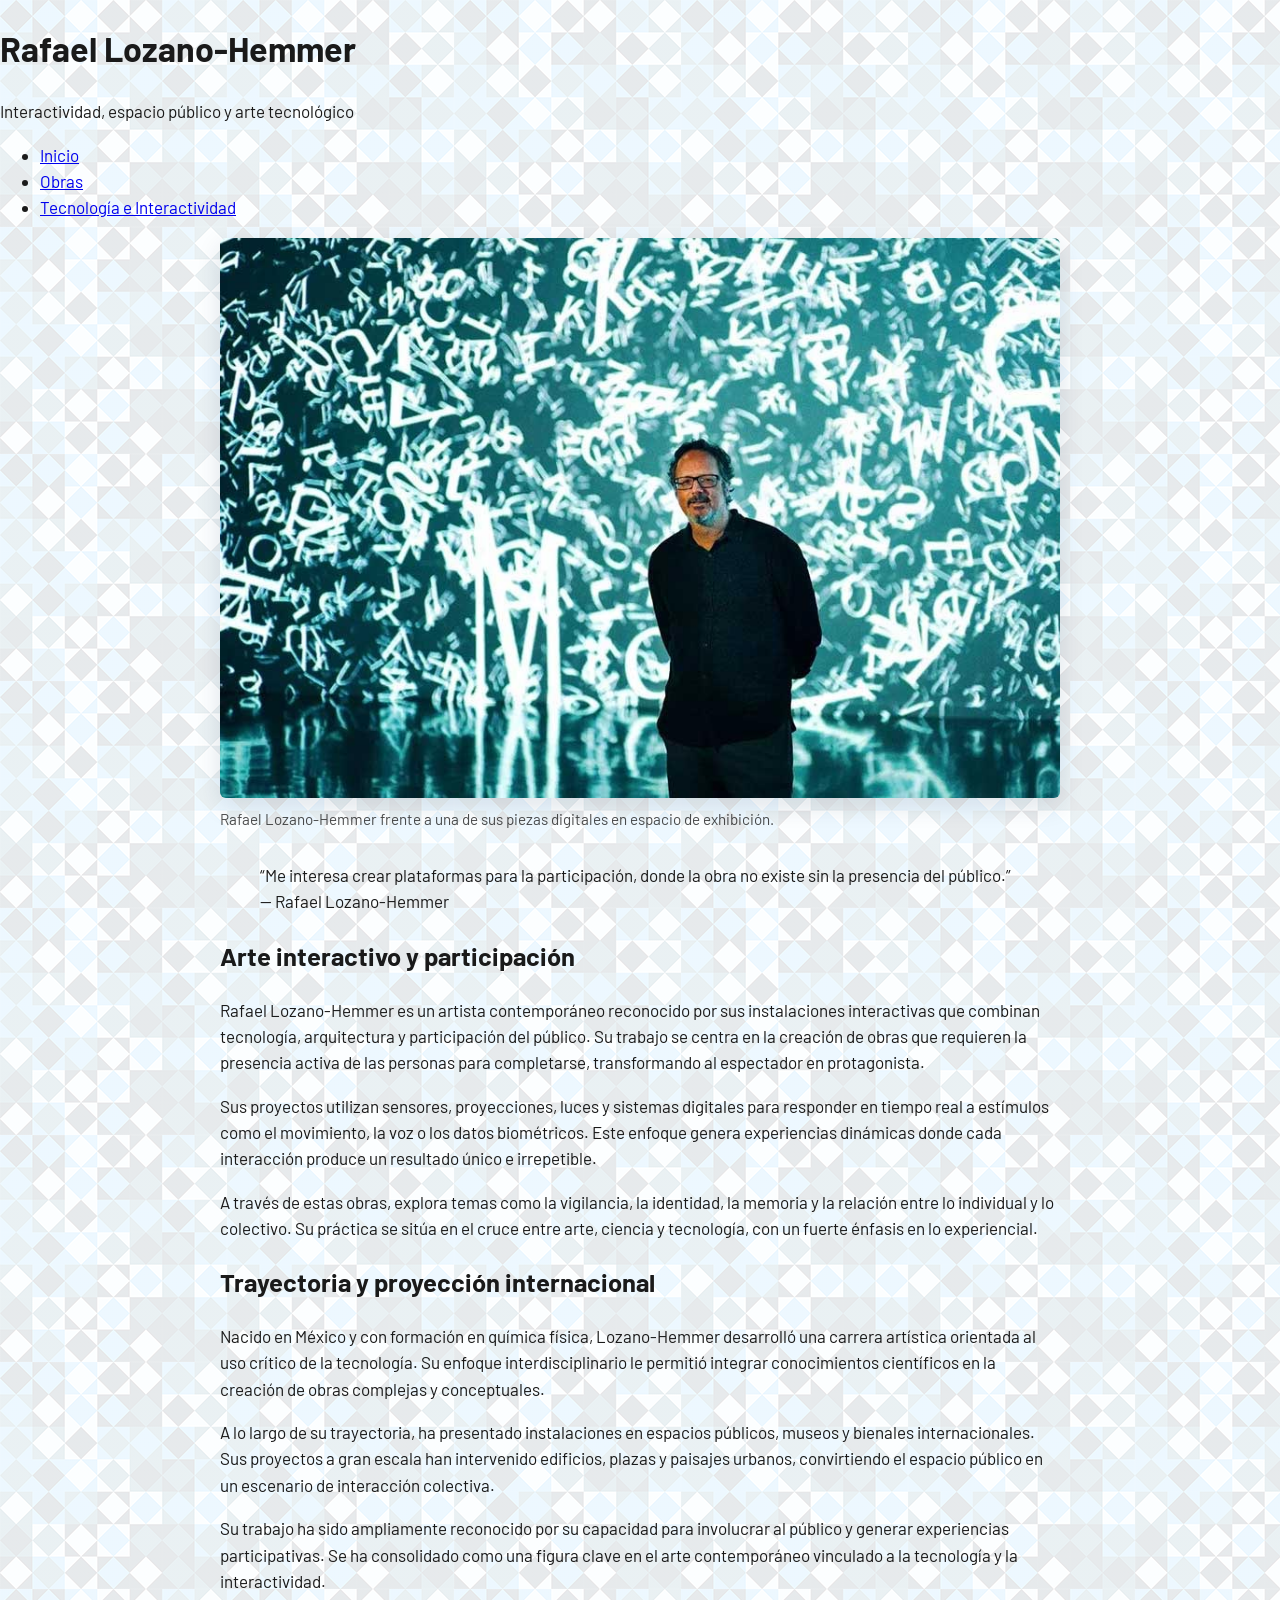
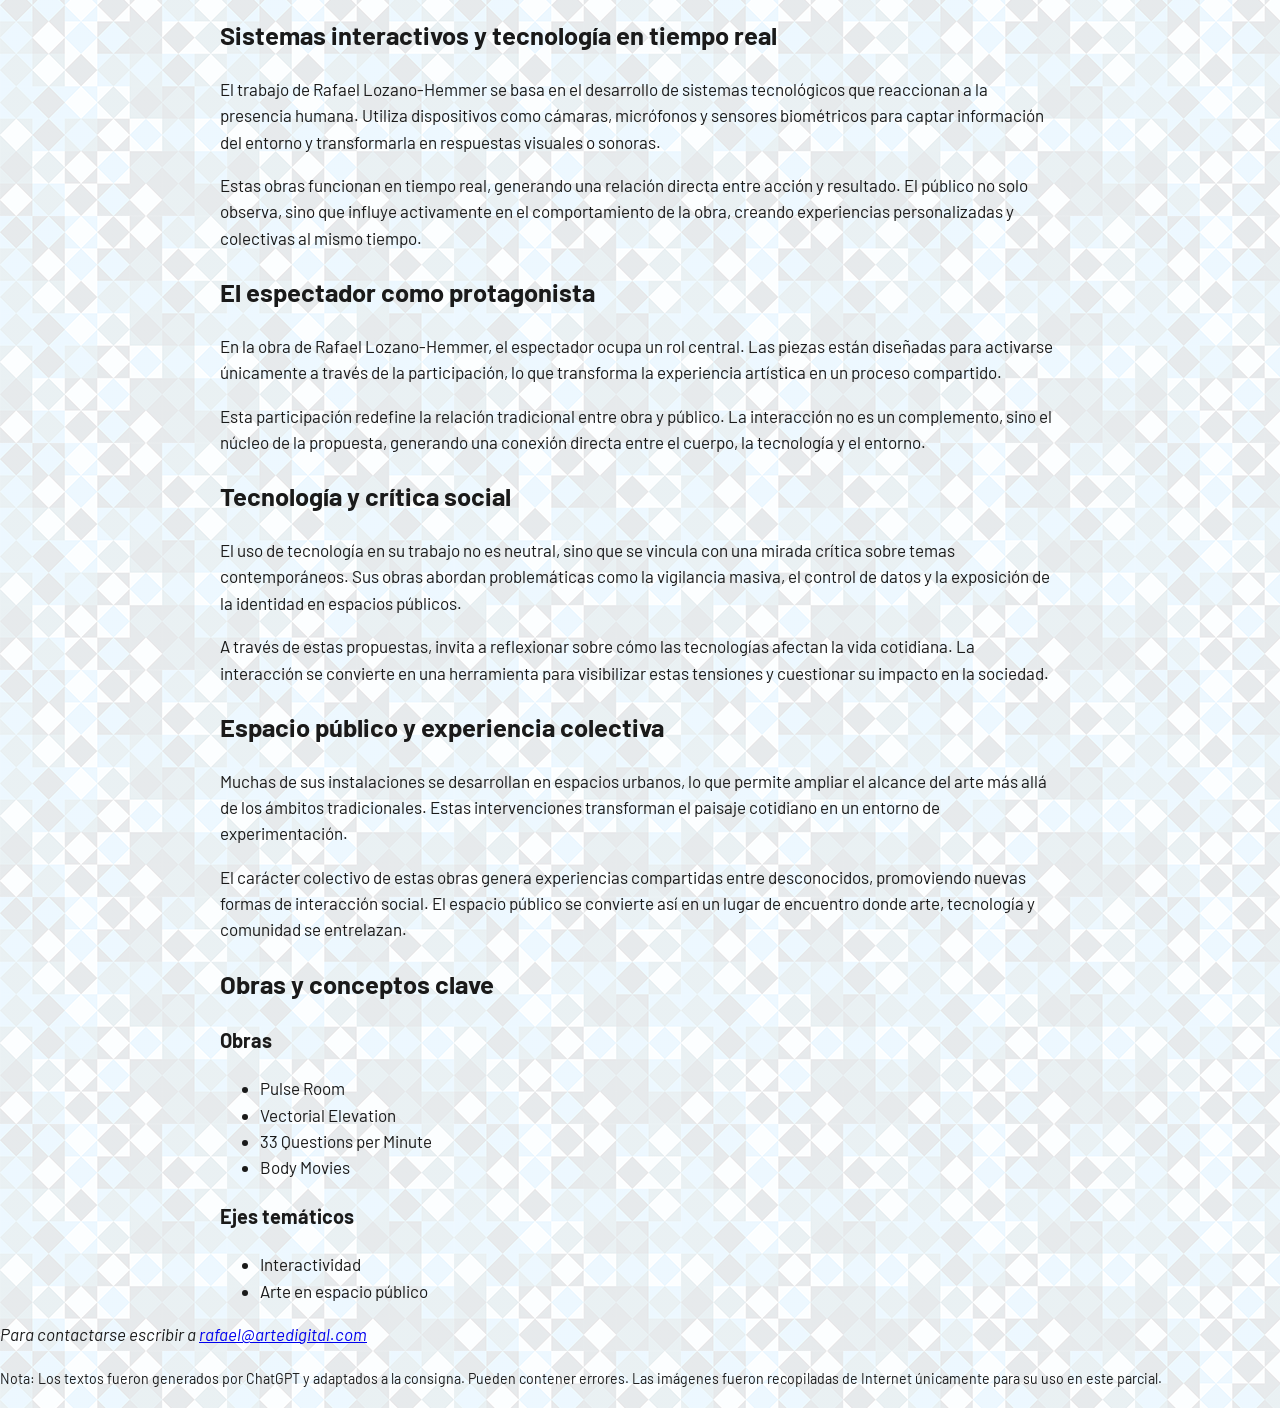
==== index.html @ a808eb2f "estructura inicial" ====
<!DOCTYPE html>
<html lang="es">
  <head>
    <meta charset="UTF-8" />
    <meta name="viewport" content="width=device-width, initial-scale=1.0" />
    <meta name="referrer" content="strict-origin-when-cross-origin" />
    <title>Rafael Lozano-Hemmer — Inicio</title>
    <link rel="preconnect" href="https://fonts.googleapis.com" />
    <link rel="preconnect" href="https://fonts.gstatic.com" crossorigin />
    <link
      href="https://fonts.googleapis.com/css2?family=Barlow:ital,wght@0,400;0,600;0,700;1,400&display=swap"
      rel="stylesheet"
    />
    <link rel="stylesheet" href="css/styles.css" />
    <script src="js/site-chrome.js" defer></script>
  </head>
  <body data-site-page="home">
    <div id="site-chrome-top"></div>

    <main>
      <div class="container">
      <section class="hero" aria-label="Retrato del artista con una instalación de proyección digital.">
        <figure class="hero__figure">
          <img
            src="assets/images/lozano-hemmer-hero.png"
            alt="Rafael Lozano-Hemmer frente a una instalación con proyección de letras y símbolos luminosos sobre fondo oscuro."
          />
          <figcaption>
            Rafael Lozano-Hemmer frente a una de sus piezas digitales en espacio de
            exhibición.
          </figcaption>
        </figure>
      </section>

      <article>
        <blockquote>
          <p>
            “Me interesa crear plataformas para la participación, donde la obra no
            existe sin la presencia del público.” — Rafael Lozano-Hemmer
          </p>
        </blockquote>

        <section aria-labelledby="arte-interactivo">
          <h2 id="arte-interactivo">Arte interactivo y participación</h2>
          <p>
            Rafael Lozano-Hemmer es un artista contemporáneo reconocido por sus
            instalaciones interactivas que combinan tecnología, arquitectura y
            participación del público. Su trabajo se centra en la creación de obras
            que requieren la presencia activa de las personas para completarse,
            transformando al espectador en protagonista.
          </p>
          <p>
            Sus proyectos utilizan sensores, proyecciones, luces y sistemas digitales
            para responder en tiempo real a estímulos como el movimiento, la voz o los
            datos biométricos. Este enfoque genera experiencias dinámicas donde cada
            interacción produce un resultado único e irrepetible.
          </p>
          <p>
            A través de estas obras, explora temas como la vigilancia, la identidad, la
            memoria y la relación entre lo individual y lo colectivo. Su práctica se
            sitúa en el cruce entre arte, ciencia y tecnología, con un fuerte énfasis
            en lo experiencial.
          </p>
        </section>

        <section aria-labelledby="trayectoria">
          <h2 id="trayectoria">Trayectoria y proyección internacional</h2>
          <p>
            Nacido en México y con formación en química física, Lozano-Hemmer
            desarrolló una carrera artística orientada al uso crítico de la tecnología.
            Su enfoque interdisciplinario le permitió integrar conocimientos científicos
            en la creación de obras complejas y conceptuales.
          </p>
          <p>
            A lo largo de su trayectoria, ha presentado instalaciones en espacios
            públicos, museos y bienales internacionales. Sus proyectos a gran escala han
            intervenido edificios, plazas y paisajes urbanos, convirtiendo el espacio
            público en un escenario de interacción colectiva.
          </p>
          <p>
            Su trabajo ha sido ampliamente reconocido por su capacidad para involucrar
            al público y generar experiencias participativas. Se ha consolidado como una
            figura clave en el arte contemporáneo vinculado a la tecnología y la
            interactividad.
          </p>
        </section>

        <section aria-labelledby="sistemas">
          <h2 id="sistemas">Sistemas interactivos y tecnología en tiempo real</h2>
          <p>
            El trabajo de Rafael Lozano-Hemmer se basa en el desarrollo de sistemas
            tecnológicos que reaccionan a la presencia humana. Utiliza dispositivos como
            cámaras, micrófonos y sensores biométricos para captar información del
            entorno y transformarla en respuestas visuales o sonoras.
          </p>
          <p>
            Estas obras funcionan en tiempo real, generando una relación directa entre
            acción y resultado. El público no solo observa, sino que influye activamente
            en el comportamiento de la obra, creando experiencias personalizadas y
            colectivas al mismo tiempo.
          </p>
        </section>

        <section aria-labelledby="espectador">
          <h2 id="espectador">El espectador como protagonista</h2>
          <p>
            En la obra de Rafael Lozano-Hemmer, el espectador ocupa un rol central. Las
            piezas están diseñadas para activarse únicamente a través de la
            participación, lo que transforma la experiencia artística en un proceso
            compartido.
          </p>
          <p>
            Esta participación redefine la relación tradicional entre obra y público.
            La interacción no es un complemento, sino el núcleo de la propuesta,
            generando una conexión directa entre el cuerpo, la tecnología y el entorno.
          </p>
        </section>

        <section aria-labelledby="tecnologia-critica">
          <h2 id="tecnologia-critica">Tecnología y crítica social</h2>
          <p>
            El uso de tecnología en su trabajo no es neutral, sino que se vincula con
            una mirada crítica sobre temas contemporáneos. Sus obras abordan
            problemáticas como la vigilancia masiva, el control de datos y la exposición
            de la identidad en espacios públicos.
          </p>
          <p>
            A través de estas propuestas, invita a reflexionar sobre cómo las tecnologías
            afectan la vida cotidiana. La interacción se convierte en una herramienta
            para visibilizar estas tensiones y cuestionar su impacto en la sociedad.
          </p>
        </section>

        <section aria-labelledby="espacio-publico">
          <h2 id="espacio-publico">Espacio público y experiencia colectiva</h2>
          <p>
            Muchas de sus instalaciones se desarrollan en espacios urbanos, lo que
            permite ampliar el alcance del arte más allá de los ámbitos tradicionales.
            Estas intervenciones transforman el paisaje cotidiano en un entorno de
            experimentación.
          </p>
          <p>
            El carácter colectivo de estas obras genera experiencias compartidas entre
            desconocidos, promoviendo nuevas formas de interacción social. El espacio
            público se convierte así en un lugar de encuentro donde arte, tecnología y
            comunidad se entrelazan.
          </p>
        </section>
      </article>

      <aside aria-labelledby="obras-conceptos">
        <h2 id="obras-conceptos">Obras y conceptos clave</h2>
        <section aria-labelledby="titulos-obras">
          <h3 id="titulos-obras">Obras</h3>
          <ul>
            <li>Pulse Room</li>
            <li>Vectorial Elevation</li>
            <li>33 Questions per Minute</li>
            <li>Body Movies</li>
          </ul>
        </section>
        <section aria-labelledby="ejes-tematicos">
          <h3 id="ejes-tematicos">Ejes temáticos</h3>
          <ul>
            <li>Interactividad</li>
            <li>Arte en espacio público</li>
          </ul>
        </section>
      </aside>
      </div>
    </main>

    <div id="site-chrome-bottom"></div>
  </body>
</html>
---- css/styles.css ----
/* Global base */
*,
*::before,
*::after {
  box-sizing: border-box;
}

:root {
  --font-sans: "Barlow", system-ui, sans-serif;
  --max-width-content: 56rem;
  --gutter: clamp(1rem, 4vw, 1.75rem);
  --color-text: #1a1a1a;
  --color-bg: #fff;
  /* Wash over busy pattern so Barlow stays legible */
  --bg-pattern-overlay: rgba(255, 255, 255, 0.9);
}

html {
  -webkit-text-size-adjust: 100%;
  min-height: 100%;
}

body {
  margin: 0;
  min-height: 100%;
  font-family: var(--font-sans);
  font-size: 1.0625rem;
  line-height: 1.55;
  color: var(--color-text);
  background-color: var(--color-bg);
  background-image: linear-gradient(
      var(--bg-pattern-overlay),
      var(--bg-pattern-overlay)
    ),
    url("../assets/images/fondo.png");
  background-repeat: repeat, repeat;
}

/* Centered column for everything inside <main> */
.container {
  width: 100%;
  max-width: var(--max-width-content);
  margin-inline: auto;
  padding-inline: var(--gutter);
}

.hero {
  margin-block-end: 2rem;
}

.hero__figure {
  margin: 0;
}

.hero__figure img {
  display: block;
  width: 100%;
  height: auto;
  border-radius: 6px;
  box-shadow: 0 8px 24px rgba(15, 40, 70, 0.12);
}

.hero__figure figcaption {
  margin-top: 0.65rem;
  font-size: 0.95rem;
  line-height: 1.45;
  color: rgba(26, 26, 26, 0.78);
}
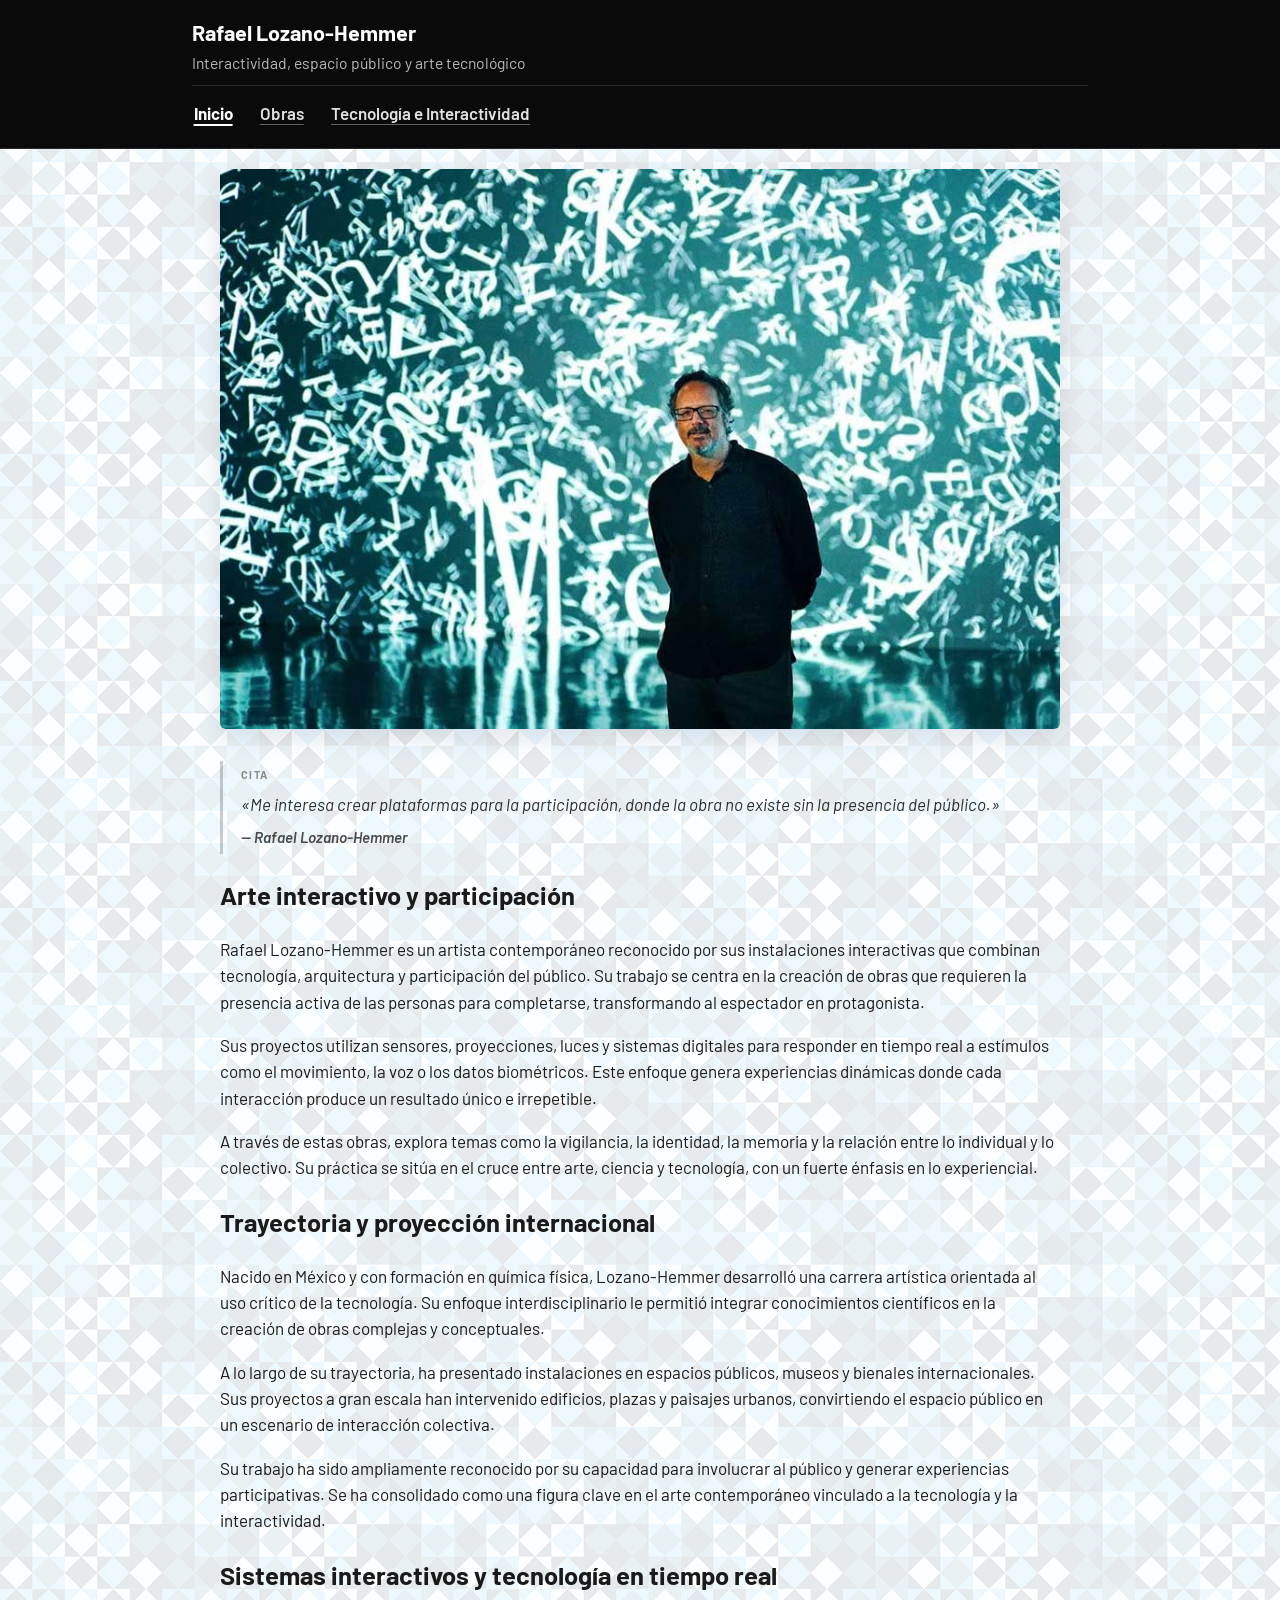
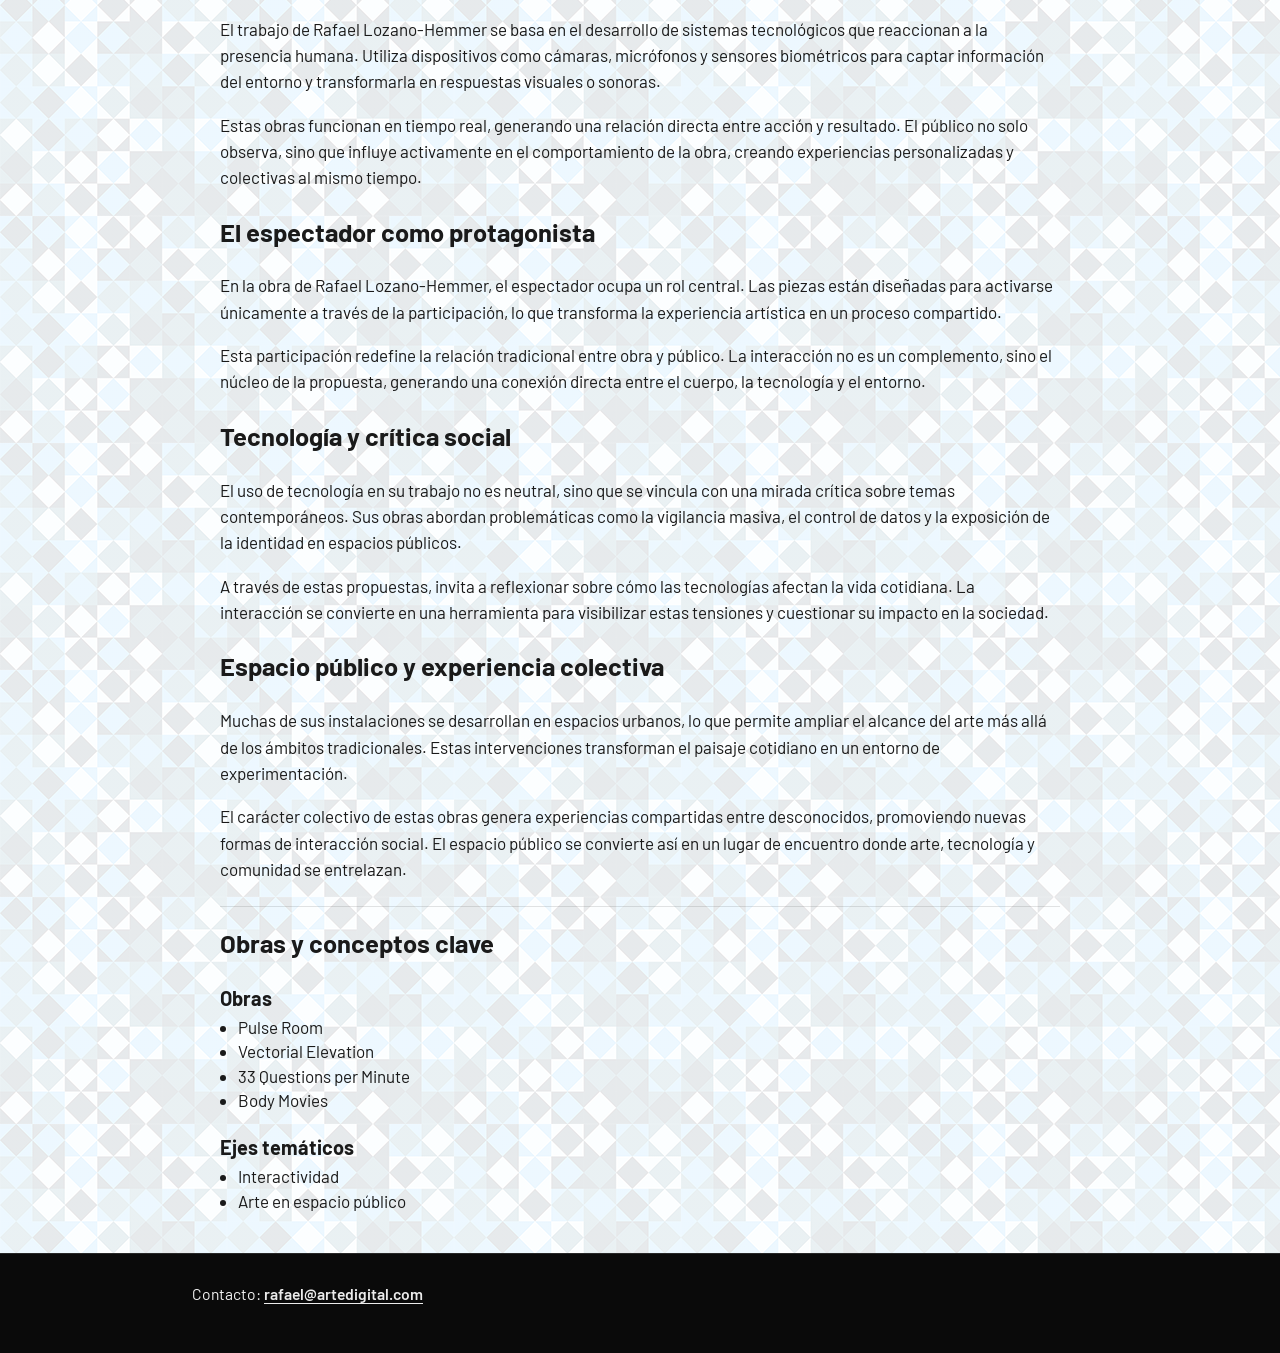
==== commit 32d0c4ab: "Agregar estilos CSS y ajustes visuales iniciales" ====
--- a/index.html
+++ b/index.html
@@ -1,43 +1,55 @@
-<!DOCTYPE html>
+<!doctype html>
 <html lang="es">
   <head>
-    <meta charset="UTF-8" />
+    <meta charset="utf-8" />
     <meta name="viewport" content="width=device-width, initial-scale=1.0" />
     <meta name="referrer" content="strict-origin-when-cross-origin" />
     <title>Rafael Lozano-Hemmer — Inicio</title>
     <link rel="preconnect" href="https://fonts.googleapis.com" />
     <link rel="preconnect" href="https://fonts.gstatic.com" crossorigin />
     <link
-      href="https://fonts.googleapis.com/css2?family=Barlow:ital,wght@0,400;0,600;0,700;1,400&display=swap"
+      href="https://fonts.googleapis.com/css2?family=Barlow:ital,wght@0,400;0,600;0,700;1,400;1,600;1,700&display=swap"
       rel="stylesheet"
     />
     <link rel="stylesheet" href="css/styles.css" />
-    <script src="js/site-chrome.js" defer></script>
   </head>
-  <body data-site-page="home">
-    <div id="site-chrome-top"></div>
+  <body>
+    <div class="site-top">
+      <header class="site-header">
+        <h1 class="site-header__title">Rafael Lozano-Hemmer</h1>
+        <p>Interactividad, espacio público y arte tecnológico</p>
+      </header>
+      <nav class="site-nav" aria-label="Principal">
+        <ul>
+          <li><a href="index.html" aria-current="page">Inicio</a></li>
+          <li><a href="obras.html">Obras</a></li>
+          <li><a href="tecnologia.html">Tecnología e Interactividad</a></li>
+        </ul>
+      </nav>
+    </div>
 
     <main>
       <div class="container">
-      <section class="hero" aria-label="Retrato del artista con una instalación de proyección digital.">
-        <figure class="hero__figure">
+      <section class="hero" aria-label="Retrato de Rafael Lozano-Hemmer.">
+        <div class="hero__figure">
           <img
-            src="assets/images/lozano-hemmer-hero.png"
-            alt="Rafael Lozano-Hemmer frente a una instalación con proyección de letras y símbolos luminosos sobre fondo oscuro."
+            src="assets/images/lozano-hemmer-1.jpg"
+            alt="Retrato del artista Rafael Lozano-Hemmer."
           />
-          <figcaption>
-            Rafael Lozano-Hemmer frente a una de sus piezas digitales en espacio de
-            exhibición.
-          </figcaption>
-        </figure>
+        </div>
       </section>
 
       <article>
-        <blockquote>
+        <blockquote class="pull-quote">
           <p>
-            “Me interesa crear plataformas para la participación, donde la obra no
-            existe sin la presencia del público.” — Rafael Lozano-Hemmer
+            <em>
+              «Me interesa crear plataformas para la participación, donde la obra no
+              existe sin la presencia del público.»
+            </em>
           </p>
+          <footer>
+            <cite>Rafael Lozano-Hemmer</cite>
+          </footer>
         </blockquote>
 
         <section aria-labelledby="arte-interactivo">
@@ -148,7 +160,7 @@
         </section>
       </article>
 
-      <aside aria-labelledby="obras-conceptos">
+      <aside class="home-aside" aria-labelledby="obras-conceptos">
         <h2 id="obras-conceptos">Obras y conceptos clave</h2>
         <section aria-labelledby="titulos-obras">
           <h3 id="titulos-obras">Obras</h3>
@@ -170,6 +182,11 @@
       </div>
     </main>
 
-    <div id="site-chrome-bottom"></div>
+    <footer class="site-footer" id="contacto">
+      <address>
+        Contacto:
+        <a href="mailto:rafael@artedigital.com">rafael@artedigital.com</a>
+      </address>
+    </footer>
   </body>
 </html>
--- a/css/styles.css
+++ b/css/styles.css
@@ -8,11 +8,15 @@
 :root {
   --font-sans: "Barlow", system-ui, sans-serif;
   --max-width-content: 56rem;
-  --gutter: clamp(1rem, 4vw, 1.75rem);
+  --gutter: clamp(1rem, 5%, 1.75rem);
   --color-text: #1a1a1a;
   --color-bg: #fff;
   /* Wash over busy pattern so Barlow stays legible */
   --bg-pattern-overlay: rgba(255, 255, 255, 0.9);
+  --link: #0b57d0;
+  --link-visited: #5c2d91;
+  --link-hover: #0948ad;
+  --link-active: #063a8c;
 }
 
 html {
@@ -28,12 +32,211 @@
   line-height: 1.55;
   color: var(--color-text);
   background-color: var(--color-bg);
-  background-image: linear-gradient(
-      var(--bg-pattern-overlay),
-      var(--bg-pattern-overlay)
-    ),
+  background-image:
+    linear-gradient(var(--bg-pattern-overlay), var(--bg-pattern-overlay)),
     url("../assets/images/fondo.png");
   background-repeat: repeat, repeat;
+}
+
+/* ----- Links (global: main, footer; nav overrides below) ----- */
+a {
+  color: var(--link);
+  text-decoration: underline;
+  text-decoration-thickness: 0.09rem;
+  text-underline-offset: 0.2rem;
+  text-decoration-skip-ink: auto;
+}
+
+a:visited {
+  color: var(--link-visited);
+}
+
+a:hover {
+  color: var(--link-hover);
+  text-decoration-thickness: 0.125rem;
+}
+
+a:active {
+  color: var(--link-active);
+}
+
+a:focus-visible {
+  outline: 0.125rem solid var(--link-hover);
+  outline-offset: 0.125rem;
+  border-radius: 0.125rem;
+}
+
+/* ----- Site chrome: black top bar (title + nav) ----- */
+.site-top {
+  width: 100%;
+  box-sizing: border-box;
+  margin-block-end: 1.25rem;
+  padding-inline: max(
+    var(--gutter),
+    calc((100% - min(100%, var(--max-width-content))) / 2)
+  );
+  background-color: #0a0a0a;
+  color: #f2f2f2;
+  border-bottom: 0.0625rem solid rgba(255, 255, 255, 0.12);
+}
+
+.site-header {
+  width: 100%;
+  max-width: none;
+  margin-inline: 0;
+  box-sizing: border-box;
+  padding-block: 1.25rem 0.65rem;
+  padding-inline: 0;
+  background: none;
+  border: none;
+}
+
+.site-header h1.site-header__title {
+  margin: 0 0 0.35rem;
+  font-size: clamp(1.35rem, calc(1.1rem + 2.5%), 1.75rem);
+  line-height: 1.2;
+  font-weight: 700;
+  color: #ffffff;
+}
+
+.site-header p {
+  margin: 0;
+  font-size: 0.98rem;
+  line-height: 1.45;
+  color: rgba(255, 255, 255, 0.72);
+}
+
+.site-nav {
+  padding-block: 0.55rem 1rem;
+  padding-inline: 0;
+  margin: 0;
+  max-width: none;
+  width: 100%;
+  border: none;
+  border-top: 0.0625rem solid rgba(255, 255, 255, 0.12);
+}
+
+.site-nav ul {
+  display: flex;
+  flex-wrap: wrap;
+  align-items: center;
+  column-gap: 1.5rem;
+  row-gap: 0.5rem;
+  list-style: none;
+  margin: 0;
+  padding: 0;
+}
+
+.site-nav a {
+  display: inline-block;
+  padding: 0.35rem 0.1rem;
+  font-weight: 600;
+  color: rgba(255, 255, 255, 0.88);
+  text-decoration: underline;
+  text-decoration-color: rgba(255, 255, 255, 0.35);
+  text-decoration-thickness: 0.08rem;
+  text-underline-offset: 0.22rem;
+  text-decoration-skip-ink: auto;
+}
+
+.site-nav a:visited {
+  color: rgba(255, 255, 255, 0.72);
+  text-decoration-color: rgba(255, 255, 255, 0.3);
+}
+
+.site-nav a:hover {
+  color: #ffffff;
+  text-decoration-color: rgba(255, 255, 255, 0.85);
+  text-decoration-thickness: 0.11rem;
+}
+
+.site-nav a:active {
+  color: rgba(255, 255, 255, 0.95);
+}
+
+.site-nav a:focus-visible {
+  outline: 0.125rem solid #ffffff;
+  outline-offset: 0.1875rem;
+}
+
+.site-nav a[aria-current="page"] {
+  color: #ffffff;
+  font-weight: 700;
+  text-decoration: underline;
+  text-decoration-color: #ffffff;
+  text-decoration-thickness: 0.125rem;
+  text-underline-offset: 0.22rem;
+}
+
+.site-nav a[aria-current="page"]:hover {
+  color: #ffffff;
+  text-decoration-color: #ffffff;
+}
+
+.site-nav a[aria-current="page"]:visited {
+  color: #ffffff;
+  text-decoration-color: #ffffff;
+}
+
+.site-nav a[aria-current="page"]:visited:hover {
+  color: #ffffff;
+}
+
+.site-footer {
+  width: 100%;
+  max-width: none;
+  margin-inline: 0;
+  margin-block-start: 2.5rem;
+  padding-block: 1.75rem 2rem;
+  padding-inline: max(
+    var(--gutter),
+    calc((100% - min(100%, var(--max-width-content))) / 2)
+  );
+  box-sizing: border-box;
+  background-color: #0a0a0a;
+  color: #f2f2f2;
+  border-top: 0.0625rem solid rgba(255, 255, 255, 0.12);
+  font-size: 0.98rem;
+}
+
+.site-footer address {
+  font-style: normal;
+  margin: 0 0 1rem;
+  line-height: 1.5;
+}
+
+.site-footer address a {
+  color: rgba(255, 255, 255, 0.92);
+  font-weight: 600;
+  text-decoration: underline;
+  text-underline-offset: 0.2rem;
+}
+
+.site-footer address a:visited {
+  color: rgba(255, 255, 255, 0.72);
+}
+
+.site-footer address a:hover {
+  color: #ffffff;
+}
+
+.site-footer address a:active {
+  color: rgba(255, 255, 255, 0.95);
+}
+
+.site-footer address a:focus-visible {
+  outline: 0.125rem solid #ffffff;
+  outline-offset: 0.1875rem;
+}
+
+.site-footer p {
+  margin: 0;
+}
+
+.site-footer small {
+  display: block;
+  color: rgba(255, 255, 255, 0.62);
+  line-height: 1.45;
 }
 
 /* Centered column for everything inside <main> */
@@ -44,6 +247,124 @@
   padding-inline: var(--gutter);
 }
 
+h3 {
+  margin-block-end: 0.15rem;
+}
+
+article blockquote.pull-quote {
+  margin: 1.25rem 0;
+  padding: 0.35rem 0 0.35rem 1.1rem;
+  border-left: 0.1875rem solid rgba(26, 26, 26, 0.22);
+  border-radius: 0 0.25rem 0.25rem 0;
+  color: rgba(26, 26, 26, 0.92);
+  font-style: italic;
+}
+
+article blockquote.pull-quote::before {
+  content: "Cita";
+  display: block;
+  font-size: 0.68rem;
+  font-weight: 700;
+  letter-spacing: 0.1rem;
+  text-transform: uppercase;
+  color: rgba(26, 26, 26, 0.48);
+  margin-bottom: 0.45rem;
+  font-style: normal;
+}
+
+article blockquote.pull-quote p {
+  margin: 0;
+  line-height: 1.55;
+  font-style: italic;
+}
+
+article blockquote.pull-quote p em {
+  font-style: italic;
+  font-weight: inherit;
+}
+
+article blockquote.pull-quote footer {
+  margin-top: 0.65rem;
+  font-size: 0.95rem;
+  line-height: 1.4;
+  color: rgba(26, 26, 26, 0.78);
+  font-style: italic;
+}
+
+article blockquote.pull-quote cite {
+  font-style: italic;
+  font-weight: 600;
+}
+
+article blockquote.pull-quote cite::before {
+  content: "— ";
+}
+
+/* Home / tech: tighter spacing in side columns (fonts unchanged) */
+.home-aside,
+.tech-aside {
+  margin-block-start: 1.5rem;
+  padding-block-start: 1rem;
+  border-top: 0.0625rem solid rgba(26, 26, 26, 0.12);
+}
+
+.home-aside > h2,
+.tech-aside > h2 {
+  margin: 0 0 0.35rem;
+}
+
+.home-aside > section {
+  margin: 0;
+}
+
+.home-aside > section + section {
+  margin-block-start: 0.5rem;
+}
+
+.home-aside ul {
+  margin: 0;
+  padding-left: 1.15rem;
+  line-height: 1.35;
+}
+
+.home-aside li {
+  margin: 0;
+}
+
+.home-aside li + li {
+  margin-block-start: 0.1rem;
+}
+
+.tech-aside dl {
+  margin: 0;
+}
+
+.tech-aside dt {
+  margin: 0;
+  padding-block-start: 0.45rem;
+  font-weight: 600;
+}
+
+.tech-aside dt:first-of-type {
+  padding-block-start: 0;
+}
+
+.tech-aside dd {
+  margin: 0.1rem 0 0;
+  padding: 0;
+  line-height: 1.35;
+}
+
+/* Responsive embeds: fill the content column (e.g. YouTube 16:9) */
+iframe {
+  display: block;
+  width: 100%;
+  max-width: 100%;
+  aspect-ratio: 16 / 9;
+  height: auto;
+  border: 0;
+}
+
 .hero {
   margin-block-end: 2rem;
 }
@@ -52,18 +373,50 @@
   margin: 0;
 }
 
-.hero__figure img {
+.hero__figure img,
+.obras-media img {
   display: block;
   width: 100%;
   height: auto;
-  border-radius: 6px;
-  box-shadow: 0 8px 24px rgba(15, 40, 70, 0.12);
-}
-
-.hero__figure figcaption {
-  margin-top: 0.65rem;
-  font-size: 0.95rem;
-  line-height: 1.45;
-  color: rgba(26, 26, 26, 0.78);
-}
-
+  border-radius: 0.375rem;
+  box-shadow: 0 0.5rem 1.5rem rgba(15, 40, 70, 0.12);
+}
+
+/* Obras: integrated grid — two images + full-width video */
+.obras-pair-section {
+  margin-block: 1.5rem 2rem;
+  display: grid;
+  grid-template-columns: repeat(2, minmax(0, 1fr));
+  column-gap: clamp(0.75rem, calc(0.5rem + 2.5%), 1.25rem);
+  row-gap: clamp(1.5rem, calc(1rem + 4%), 2.25rem);
+}
+
+.obras-pair-section > .obras-figure-row {
+  display: contents;
+}
+
+.obras-pair-section .obras-pair__video {
+  grid-column: 1 / -1;
+  min-width: 0;
+}
+
+.obras-pair-section iframe {
+  border-radius: 0.375rem;
+  box-shadow: 0 0.5rem 1.5rem rgba(15, 40, 70, 0.12);
+}
+
+.obras-figure-row .obras-pair__cell {
+  margin: 0;
+  display: flex;
+  flex-direction: column;
+  min-width: 0;
+}
+
+.obras-figure-row img {
+  display: block;
+  width: 100%;
+  height: clamp(14rem, 20rem, 26rem);
+  object-fit: cover;
+  border-radius: 0.375rem;
+  box-shadow: 0 0.5rem 1.5rem rgba(15, 40, 70, 0.12);
+}
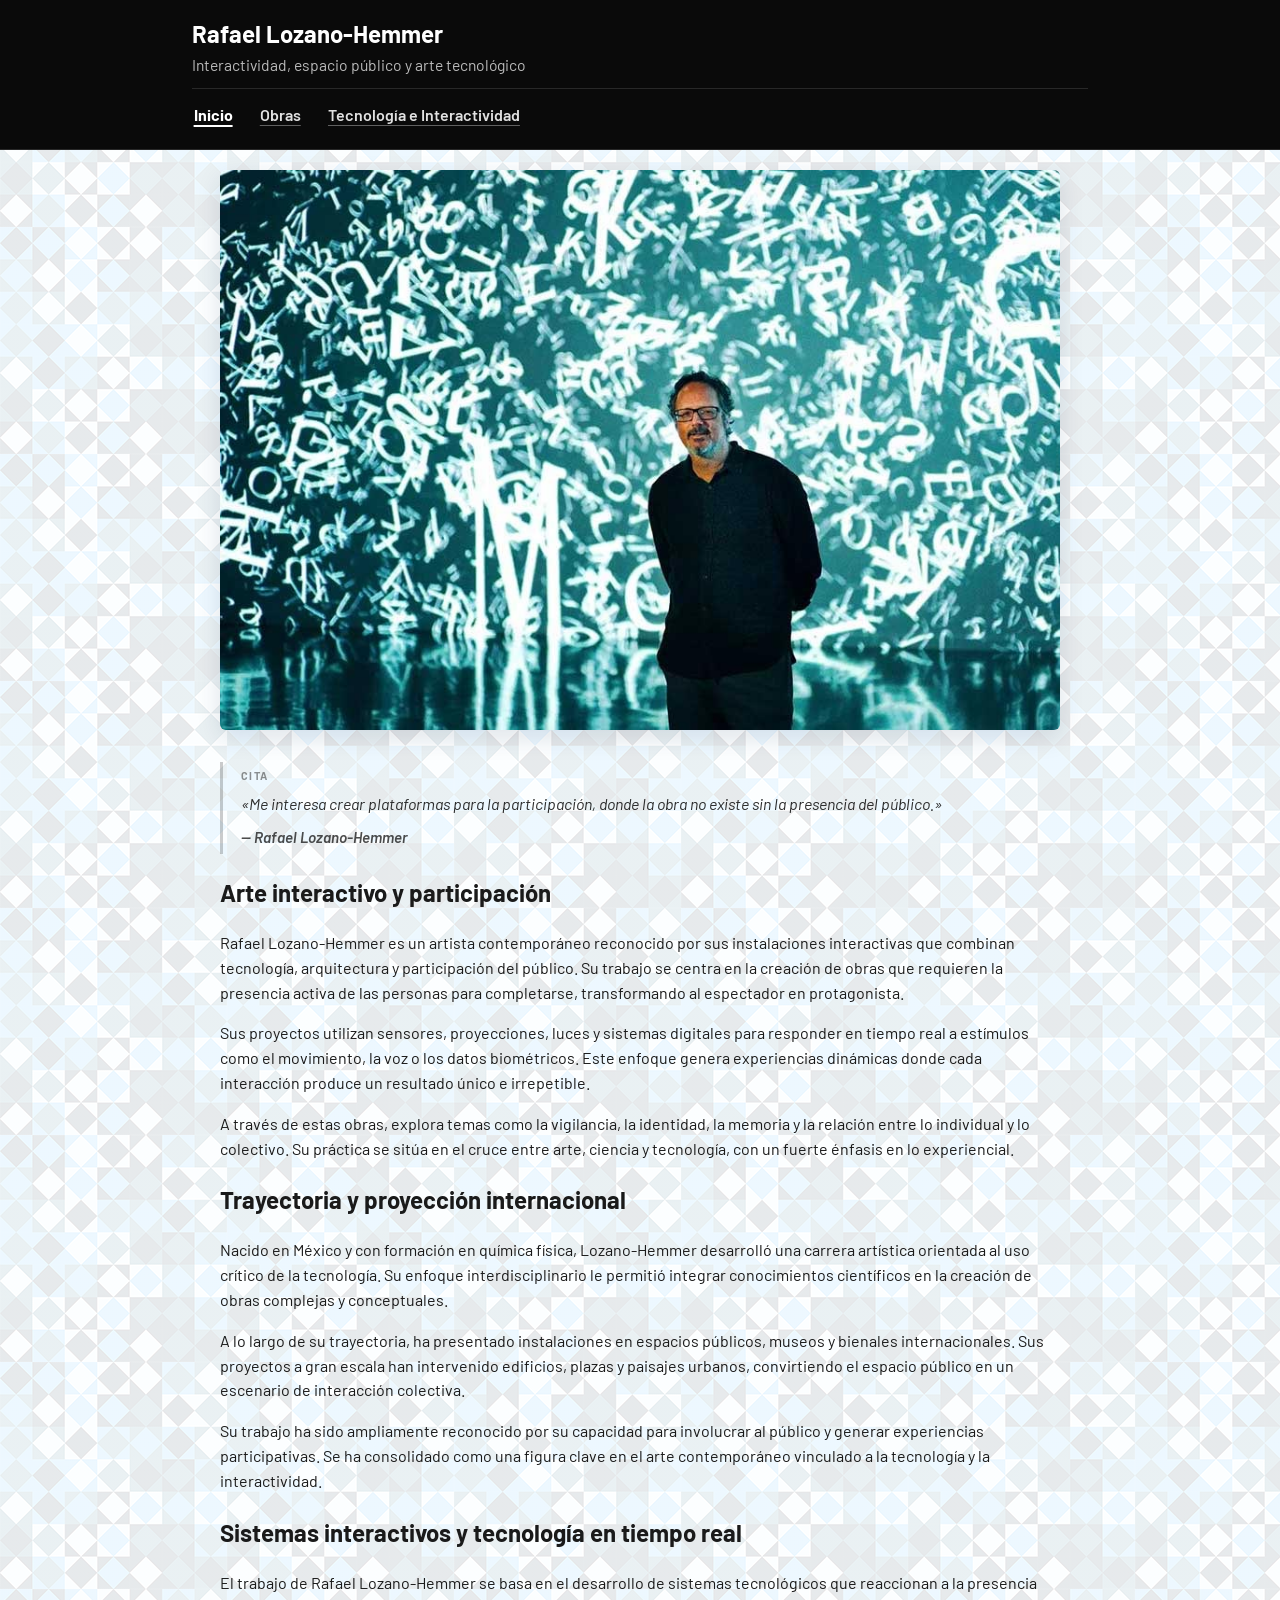
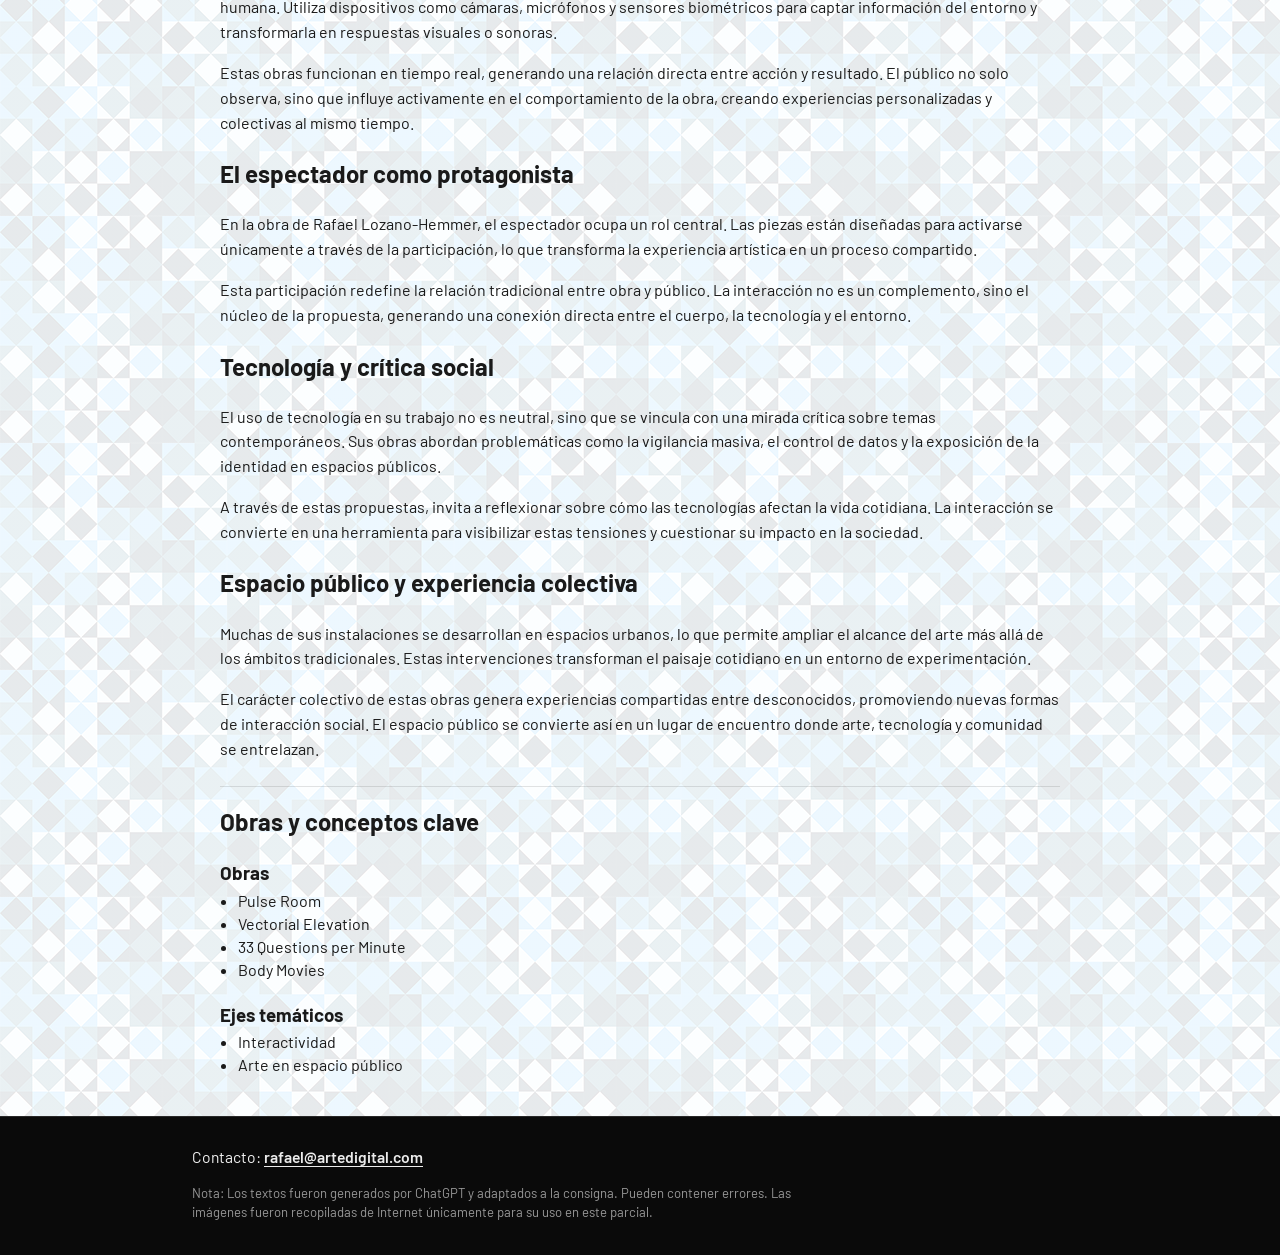
==== commit 20d30c5c: "Finalizar sitio web y preparar entrega final" ====
--- a/index.html
+++ b/index.html
@@ -3,7 +3,6 @@
   <head>
     <meta charset="utf-8" />
     <meta name="viewport" content="width=device-width, initial-scale=1.0" />
-    <meta name="referrer" content="strict-origin-when-cross-origin" />
     <title>Rafael Lozano-Hemmer — Inicio</title>
     <link rel="preconnect" href="https://fonts.googleapis.com" />
     <link rel="preconnect" href="https://fonts.gstatic.com" crossorigin />
@@ -187,6 +186,11 @@
         Contacto:
         <a href="mailto:rafael@artedigital.com">rafael@artedigital.com</a>
       </address>
+      <p class="site-footer__note">
+        Nota: Los textos fueron generados por ChatGPT y adaptados a la consigna.
+        Pueden contener errores. Las imágenes fueron recopiladas de Internet
+        únicamente para su uso en este parcial.
+      </p>
     </footer>
   </body>
 </html>
--- a/css/styles.css
+++ b/css/styles.css
@@ -1,4 +1,5 @@
 /* Global base */
+
 *,
 *::before,
 *::after {
@@ -11,7 +12,7 @@
   --gutter: clamp(1rem, 5%, 1.75rem);
   --color-text: #1a1a1a;
   --color-bg: #fff;
-  /* Wash over busy pattern so Barlow stays legible */
+  /* ai usage declare */
   --bg-pattern-overlay: rgba(255, 255, 255, 0.9);
   --link: #0b57d0;
   --link-visited: #5c2d91;
@@ -28,7 +29,6 @@
   margin: 0;
   min-height: 100%;
   font-family: var(--font-sans);
-  font-size: 1.0625rem;
   line-height: 1.55;
   color: var(--color-text);
   background-color: var(--color-bg);
@@ -38,7 +38,6 @@
   background-repeat: repeat, repeat;
 }
 
-/* ----- Links (global: main, footer; nav overrides below) ----- */
 a {
   color: var(--link);
   text-decoration: underline;
@@ -93,7 +92,7 @@
 
 .site-header h1.site-header__title {
   margin: 0 0 0.35rem;
-  font-size: clamp(1.35rem, calc(1.1rem + 2.5%), 1.75rem);
+  font-size: 1.5rem;
   line-height: 1.2;
   font-weight: 700;
   color: #ffffff;
@@ -205,6 +204,14 @@
   line-height: 1.5;
 }
 
+.site-footer__note {
+  margin: 0;
+  max-width: 40rem;
+  font-size: 0.82rem;
+  line-height: 1.45;
+  color: rgba(255, 255, 255, 0.58);
+}
+
 .site-footer address a {
   color: rgba(255, 255, 255, 0.92);
   font-weight: 600;
@@ -300,6 +307,21 @@
   content: "— ";
 }
 
+/* Lists in main column: match aside lists on the homepage */
+article ul {
+  margin: 0;
+  padding-left: 1.15rem;
+  line-height: 1.35;
+}
+
+article li {
+  margin: 0;
+}
+
+article li + li {
+  margin-block-start: 0.1rem;
+}
+
 /* Home / tech: tighter spacing in side columns (fonts unchanged) */
 .home-aside,
 .tech-aside {
@@ -355,7 +377,6 @@
   line-height: 1.35;
 }
 
-/* Responsive embeds: fill the content column (e.g. YouTube 16:9) */
 iframe {
   display: block;
   width: 100%;
@@ -382,7 +403,6 @@
   box-shadow: 0 0.5rem 1.5rem rgba(15, 40, 70, 0.12);
 }
 
-/* Obras: integrated grid — two images + full-width video */
 .obras-pair-section {
   margin-block: 1.5rem 2rem;
   display: grid;
